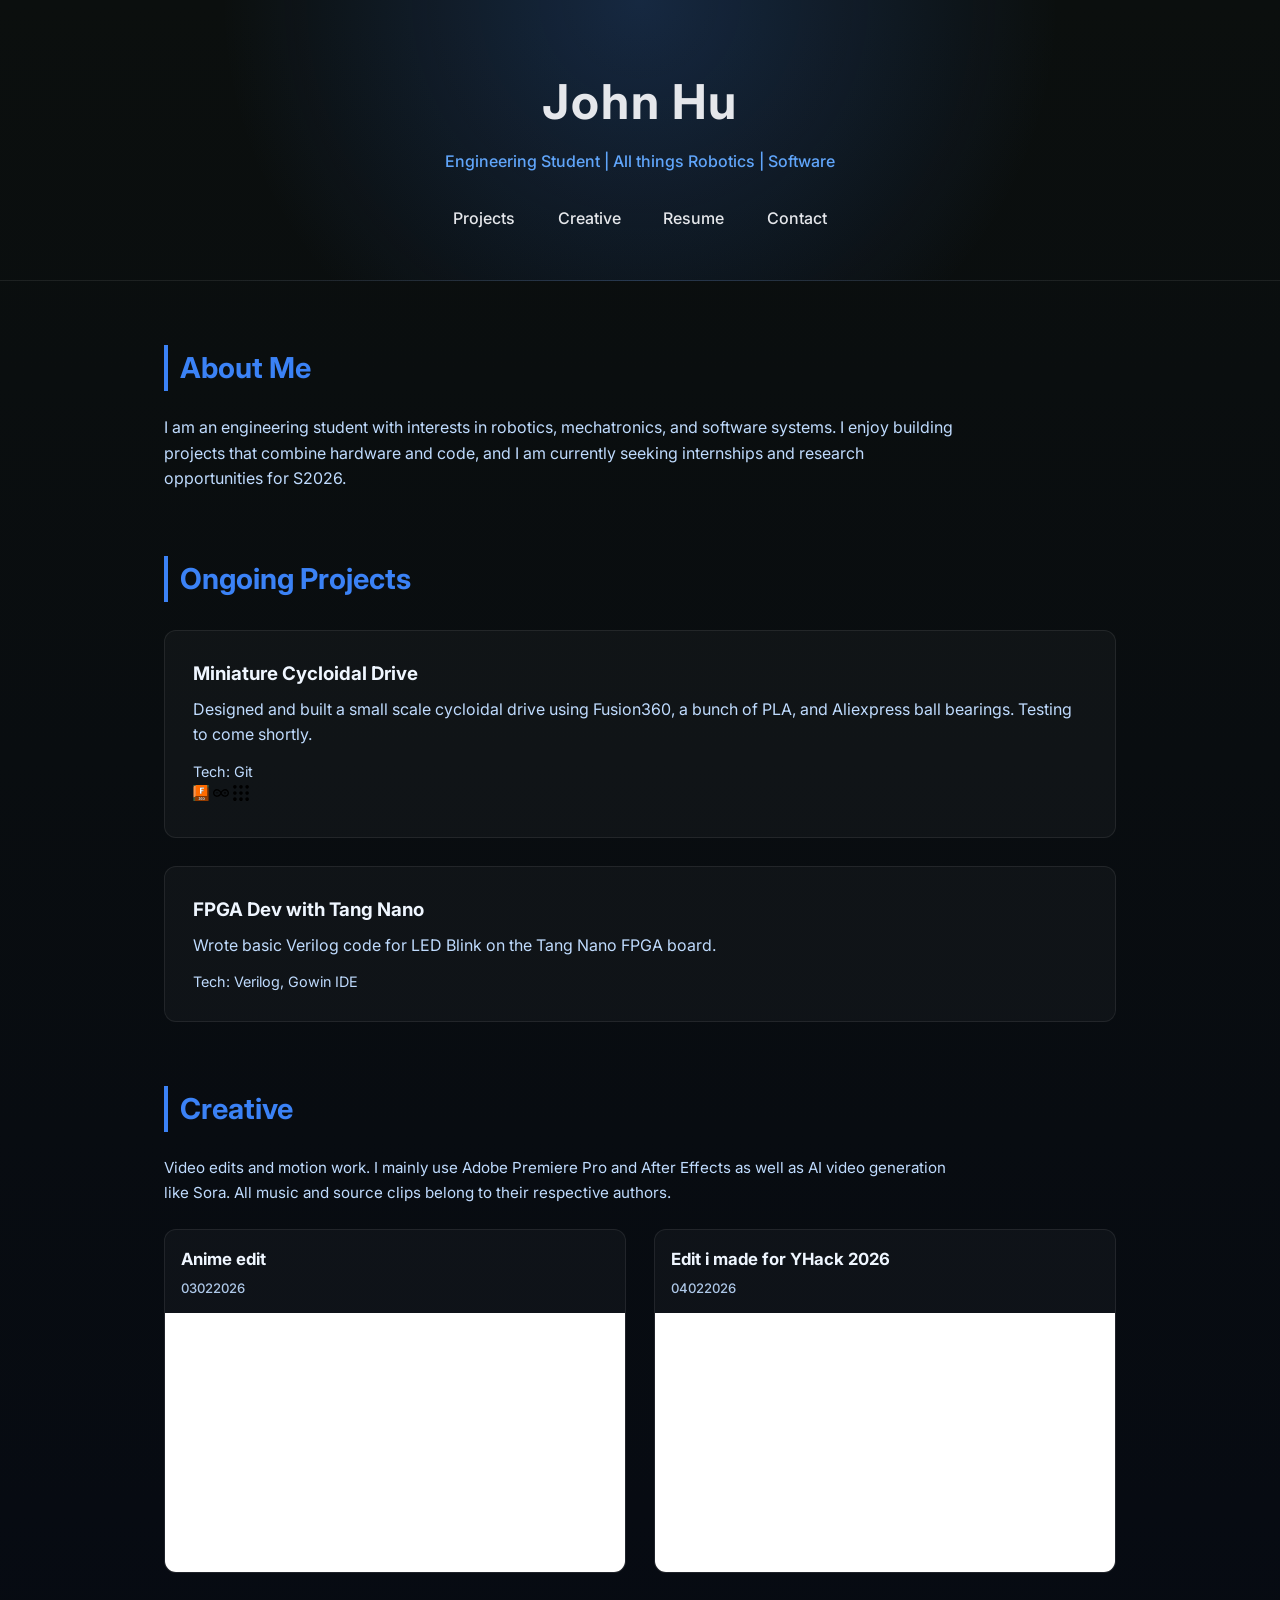
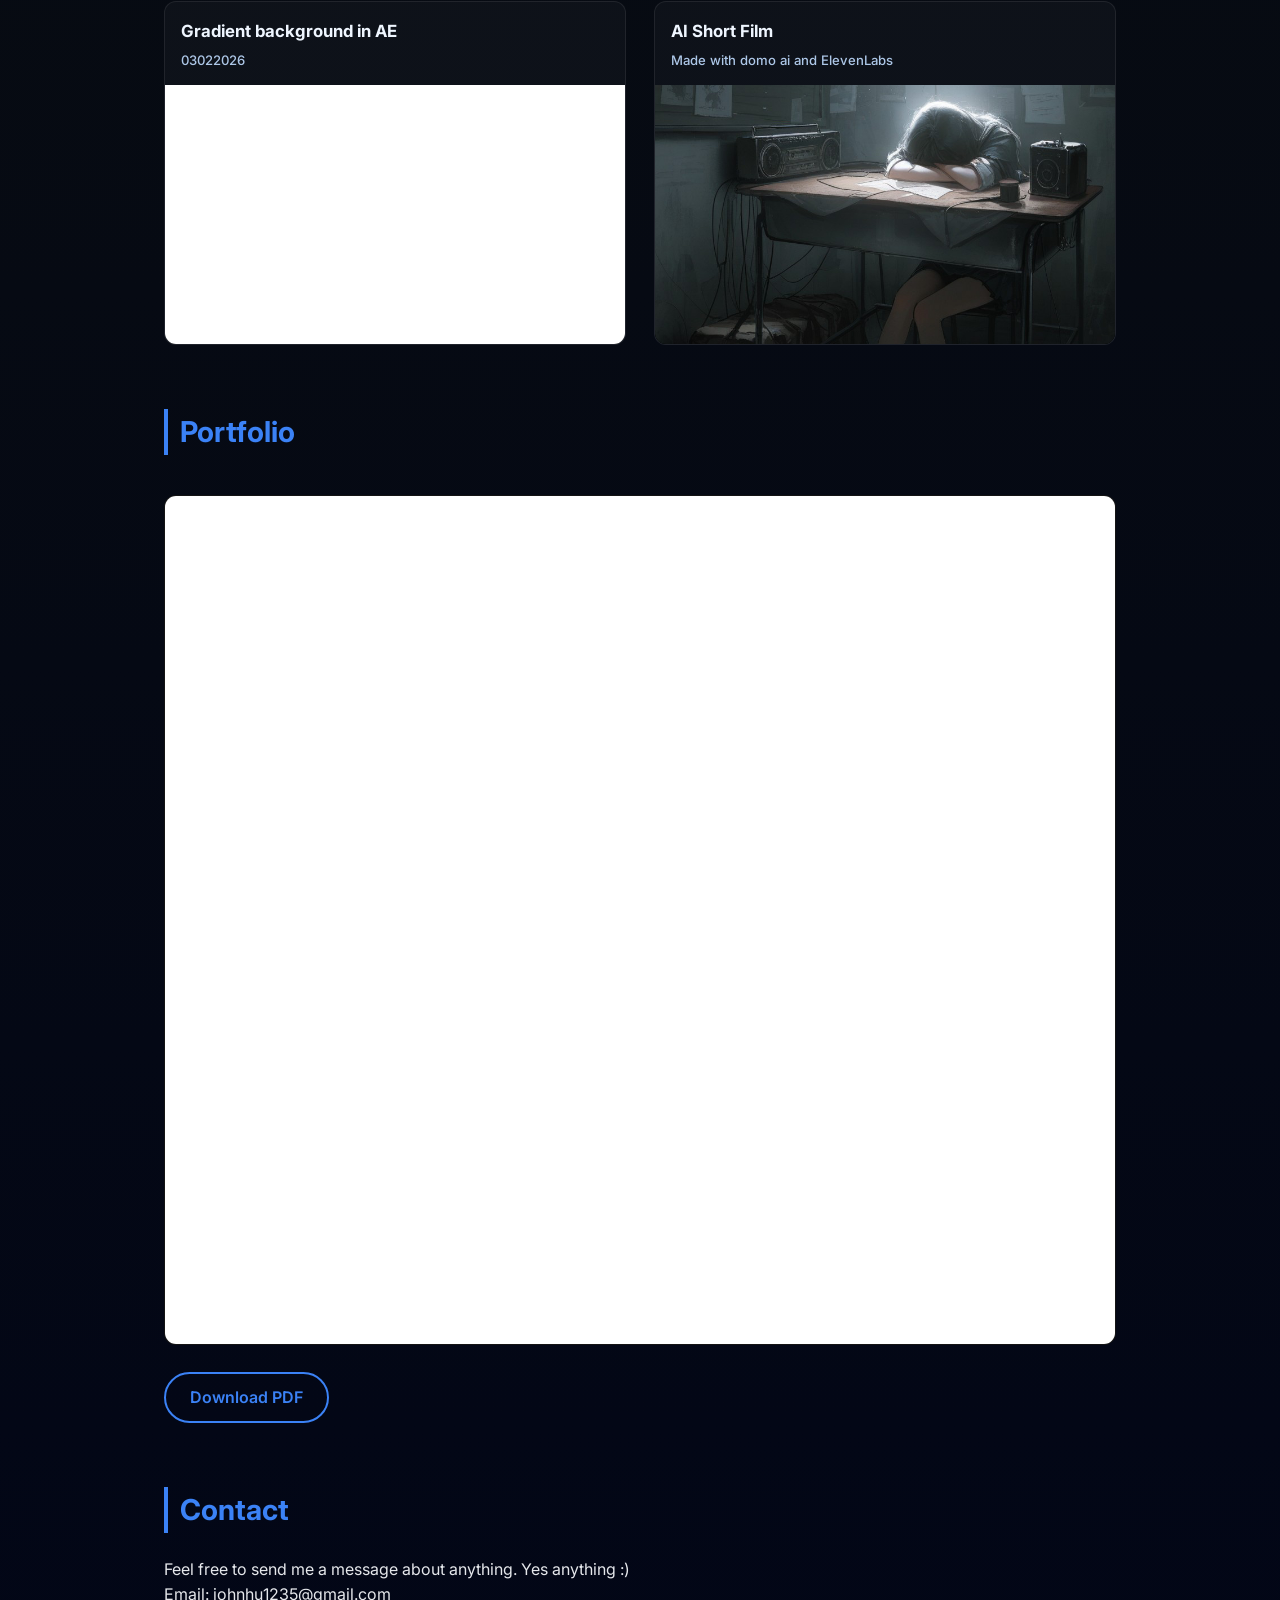
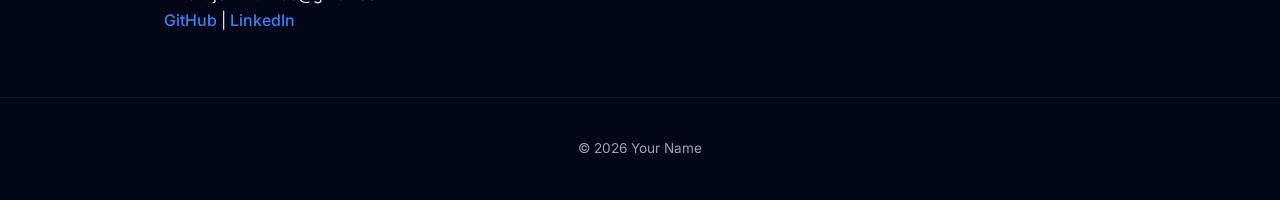
==== index.html @ 7100f5e7 "website edits for May" ====
<!DOCTYPE html>
<html lang="en">
<head>
  <meta charset="UTF-8" />
  <meta name="viewport" content="width=device-width, initial-scale=1.0" />
  <title>Your Name | Engineering Portfolio</title>
  <link rel="stylesheet" href="style.css" />
  <link rel="preconnect" href="https://fonts.googleapis.com">
  <link rel="preconnect" href="https://fonts.gstatic.com" crossorigin>
  <link
    href="https://fonts.googleapis.com/css2?family=Inter:wght@300;400;500;600;700&display=swap"
    rel="stylesheet"
    />
</head>
<body>

  <!-- Header -->
  <header class="header">
    <h1>John Hu</h1>
    <p class="subtitle">Engineering Student | All things Robotics | Software</p>

    <nav>
      <a href="#projects">Projects</a>
      <a href="#creative">Creative</a>
      <a href="#resume">Resume</a>
      <a href="#contact">Contact</a>
    </nav>
  </header>

  <!-- About -->
  <section class="section about">
    <h2>About Me</h2>
    <p>
      I am an engineering student with interests in robotics, mechatronics,
      and software systems. I enjoy building projects that combine hardware
      and code, and I am currently seeking internships and research opportunities for S2026.
    </p>
  </section>

  <!-- Projects -->
  <section class="section" id="projects">
    <h2>Ongoing Projects</h2>

    <!--<div class="project">
      <h3>Autonomous Robot Navigation</h3>
      <p>
        Built a differential-drive robot using ROS and Python that performs
        obstacle avoidance and mapping using LIDAR.
      </p>
      <p class="tech">Tech: ROS, Python, C++, Linux</p>
      <a href="https://github.com/yourusername/project" target="_blank">
        View on GitHub →
      </a>
    </div>-->
    

    <div class="project">
      <h3>Miniature Cycloidal Drive</h3>
      <p>
        Designed and built a small scale cycloidal drive using Fusion360,
        a bunch of PLA, and Aliexpress ball bearings. Testing to come shortly. 
      </p>
      <p class="tech">Tech: Git</p>
      <div class="tech-icons">
        <img src="assets/icons/fusion.svg" alt="Fusion" />
        <img src="assets/icons/arduino.svg" alt="Arduino" />
        <img src="assets/icons/ros.svg" alt="ROS" />
      </div>
      
    </div>
    <div class="project">
      <h3>FPGA Dev with Tang Nano</h3>
      <p>
        Wrote basic Verilog code for LED Blink on the Tang Nano FPGA board. 
      </p>
      <p class="tech">Tech: Verilog, Gowin IDE</p>
      <div class="tech-icons">
      </div>
      
    </div>

    
    
  </section>

  <!-- Creative: YouTube edits — replace VIDEO_ID with the id from your video URL (youtube.com/watch?v=VIDEO_ID) -->
  <section class="section" id="creative">
    <h2>Creative</h2>
    <p class="creative-intro">
      Video edits and motion work. I mainly use Adobe Premiere Pro and After Effects as well as AI video generation like Sora. 
      All music and source clips belong to their respective authors. 
    </p>

    <div class="video-grid">
      <article class="video-card">
        <h3>Anime edit</h3>
        <h4>03022026</h4>
        <div class="video-embed">
          <iframe
            src="https://youtu.be/LqYh7OZxWHU"
            title="Video edit — replace src with your YouTube embed URL"
            allow="accelerometer; autoplay; clipboard-write; encrypted-media; gyroscope; picture-in-picture; web-share"
            referrerpolicy="strict-origin-when-cross-origin"
            allowfullscreen
            loading="lazy"
          ></iframe>
        </div>
      </article>

      <article class="video-card">
        <h3>Edit i made for YHack 2026</h3>
        <h4>04022026</h4>
        <div class="video-embed">
          <iframe
            src="https://www.youtube.com/watch?v=ct_zdg39dPU"
            title="Video edit — replace src with your YouTube embed URL"
            allow="accelerometer; autoplay; clipboard-write; encrypted-media; gyroscope; picture-in-picture; web-share"
            referrerpolicy="strict-origin-when-cross-origin"
            allowfullscreen
            loading="lazy"
          ></iframe>
        </div>
      </article>

      <article class="video-card">
        <h3>Gradient background in AE</h3>
        <h4>03022026</h4>
        <div class="video-embed">
          <iframe
            src="https://youtu.be/riMKLcxLbdk"
            title="Video edit — replace src with your YouTube embed URL"
            allow="accelerometer; autoplay; clipboard-write; encrypted-media; gyroscope; picture-in-picture; web-share"
            referrerpolicy="strict-origin-when-cross-origin"
            allowfullscreen
            loading="lazy"
          ></iframe>
        </div>
      </article>

      <!-- Thumbnail-only card: swap src to your image (e.g. PNG/JPEG/WebP in assets/) -->
      <article class="video-card">
        <h3>AI Short Film</h3>
        <h4>Made with domo ai and ElevenLabs</h4>
        <div class="video-embed video-embed--thumb">
          <img
            src="assets\9afeb07f-6de4-4f7d-8ef8-84221bc414b0_edited.jpg"
            alt="Thumbnail preview for Gradient background in After Effects"
            width="1280"
            height="720"
            loading="lazy"
          />
        </div>
      </article>
    </div>
  </section>

  <!-- Resume -->
  <section class="section" id="resume">
    <h2>Portfolio</h2>

    <iframe
      src="https://drive.google.com/file/d/1Ui_gbgPGTG7PmlIRMP1iXweMcKte5qZS/preview"
      title="Resume"
      class="resume-frame"
    ></iframe>

    <a class="download-btn" href="https://drive.google.com/file/d/1Ui_gbgPGTG7PmlIRMP1iXweMcKte5qZS/preview" download>
      Download PDF
    </a>
  </section>

  <!-- Contact -->
  <section class="section contact" id="contact">
    <h2>Contact</h2>
    <p>Feel free to send me a message about anything. Yes anything :)</p>
    <p>Email: johnhu1235@gmail.com</p>
    <p>
      <a href="https://github.com/hujohn1" target="_blank">GitHub</a> |
      <a href="https://www.linkedin.com/in/johnhu2/" target="_blank">LinkedIn</a>
    </p>
  </section>

  <footer>
    © 2026 Your Name
  </footer>

</body>
</html>
---- style.css ----
:root {
  --bg-dark: #0b0f0e;
  --bg-deep: #020617;
  --accent: #3b82f6;
  --accent-bright: #60a5fa;
  --accent-soft: #2563eb;
  --text-light: #e5e7eb;
  --text-muted: #bfdbfe;
  --heading-tint: #eff6ff;
  --border: rgba(255, 255, 255, 0.08);
  --accent-glow: rgba(59, 130, 246, 0.15);
  --accent-glow-strong: rgba(59, 130, 246, 0.22);
}

.tech-icons img {
  width: 16px;
  height: 16px;
}

* {
  margin: 0;
  padding: 0;
  box-sizing: border-box;
  font-family: "Inter", system-ui, -apple-system, sans-serif;
}

html {
  color-scheme: dark;
}

body {
  background: linear-gradient(to bottom, var(--bg-dark), var(--bg-deep));
  color: var(--text-light);
  line-height: 1.6;
  min-height: 100vh;
}

/* Header */
.header {
  background: radial-gradient(
    circle at top,
    var(--accent-glow-strong),
    transparent 60%
  );
  text-align: center;
  padding: 4rem 1rem 3rem;
  border-bottom: 1px solid var(--border);
}

.header h1 {
  font-size: 3rem;
  letter-spacing: 0.04em;
}

.subtitle {
  margin-top: 0.5rem;
  color: var(--accent-bright);
  font-weight: 500;
}

nav {
  margin-top: 2rem;
}

nav a {
  color: var(--text-light);
  margin: 0 1.2rem;
  text-decoration: none;
  font-weight: 500;
  position: relative;
}

nav a::after {
  content: "";
  position: absolute;
  width: 0%;
  height: 2px;
  background: var(--accent);
  left: 0;
  bottom: -4px;
  transition: width 0.3s ease;
}

nav a:hover::after {
  width: 100%;
}

/* Sections */
.section {
  max-width: 1000px;
  margin: 4rem auto;
  padding: 0 1.5rem;
}

.section h2 {
  margin-bottom: 1.5rem;
  font-size: 1.8rem;
  color: var(--accent);
  border-left: 4px solid var(--accent);
  padding-left: 0.75rem;
}

/* About */
.about p {
  max-width: 800px;
  color: var(--text-muted);
}

/* Projects */
.project {
  background: rgba(255, 255, 255, 0.03);
  padding: 1.75rem;
  margin-top: 1.75rem;
  border-radius: 12px;
  border: 1px solid var(--border);
  transition: transform 0.25s ease, box-shadow 0.25s ease;
}

.project:hover {
  transform: translateY(-6px);
  box-shadow: 0 0 25px var(--accent-glow);
}

.project h3 {
  margin-bottom: 0.5rem;
  color: var(--heading-tint);
}

.project p {
  color: var(--text-muted);
}

.tech {
  font-size: 0.9rem;
  color: var(--accent-bright);
  margin-top: 0.75rem;
}

/* Creative / video embeds */
.creative-intro {
  max-width: 800px;
  color: var(--text-muted);
  margin-bottom: 1.5rem;
  font-size: 0.95rem;
}

.creative-intro code {
  font-size: 0.85em;
  color: var(--accent-bright);
  background: rgba(255, 255, 255, 0.06);
  padding: 0.15em 0.4em;
  border-radius: 4px;
}

.video-grid {
  display: grid;
  grid-template-columns: repeat(auto-fit, minmax(min(100%, 300px), 1fr));
  gap: 1.75rem;
}

.video-card {
  background: rgba(255, 255, 255, 0.03);
  border: 1px solid var(--border);
  border-radius: 12px;
  overflow: hidden;
  transition: transform 0.25s ease, box-shadow 0.25s ease;
}

.video-card:hover {
  transform: translateY(-4px);
  box-shadow: 0 0 25px var(--accent-glow);
}

.video-card h3 {
  padding: 1rem 1rem 0.35rem;
  font-size: 1.05rem;
  color: var(--heading-tint);
  margin: 0;
}

.video-card h4 {
  padding: 0 1rem 0.85rem;
  margin: 0;
  font-size: 0.82rem;
  font-weight: 500;
  color: var(--text-muted);
  opacity: 0.9;
}

.video-embed {
  position: relative;
  width: 100%;
  padding-bottom: 56.25%;
  height: 0;
  background: #000;
}

.video-embed iframe {
  position: absolute;
  inset: 0;
  width: 100%;
  height: 100%;
  border: 0;
}

/* Static thumbnail (same 16×9 slot as iframe) */
.video-embed--thumb img {
  position: absolute;
  inset: 0;
  width: 100%;
  height: 100%;
  object-fit: cover;
  display: block;
}

/* Resume */
.resume-frame {
  width: 100%;
  height: 850px;
  border: 1px solid var(--border);
  border-radius: 12px;
  margin-top: 1rem;
  background: #000;
}

.download-btn {
  display: inline-block;
  margin-top: 1.25rem;
  padding: 0.65rem 1.5rem;
  background: transparent;
  color: var(--accent);
  border: 2px solid var(--accent);
  border-radius: 999px;
  text-decoration: none;
  font-weight: 600;
  transition: background 0.25s ease, color 0.25s ease, box-shadow 0.25s ease;
}

.download-btn:hover {
  background: var(--accent);
  color: #0b1220;
  box-shadow: 0 0 20px var(--accent-glow);
}

/* Contact */
.contact a {
  color: var(--accent);
  text-decoration: none;
  font-weight: 500;
}

.contact a:hover {
  text-decoration: underline;
}

/* Footer */
footer {
  text-align: center;
  padding: 2.5rem;
  font-size: 0.85rem;
  color: #9ca3af;
  border-top: 1px solid var(--border);
}
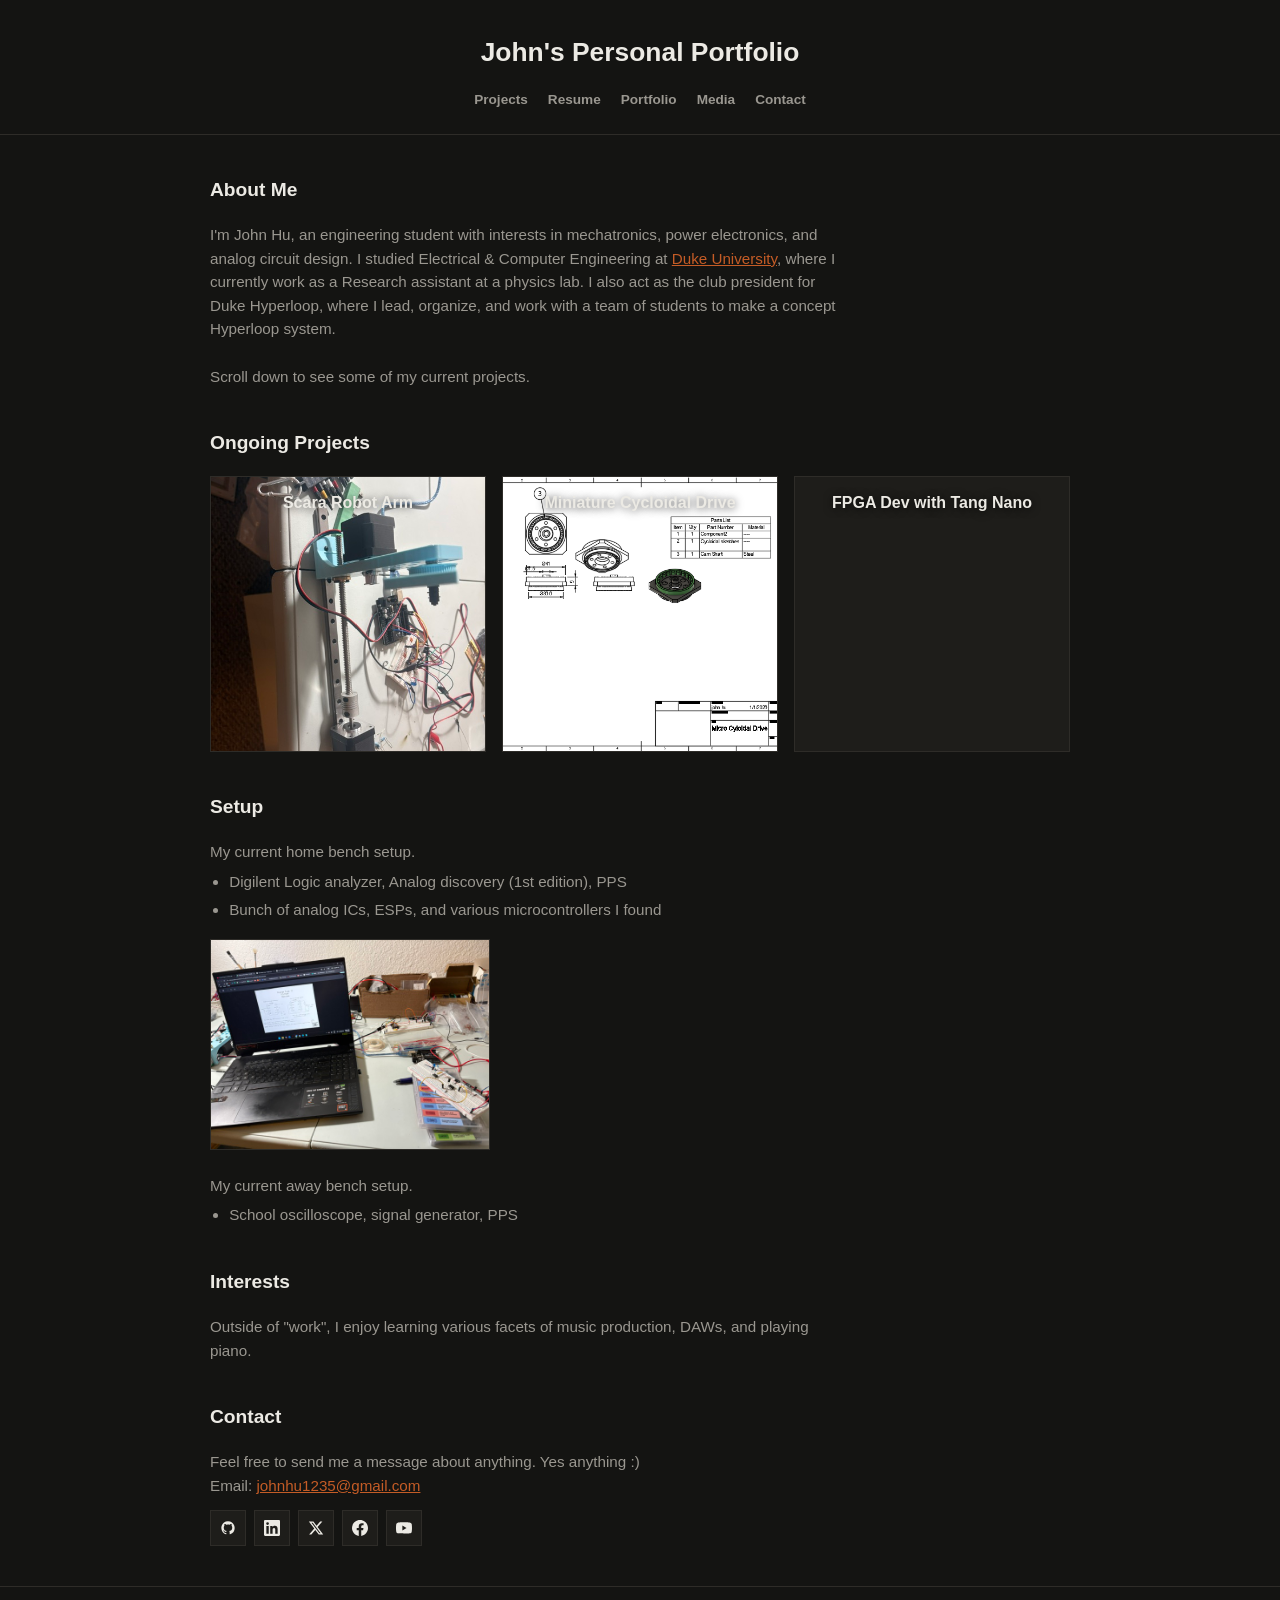
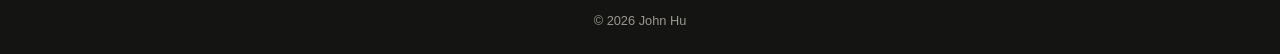
==== commit 892978c7: "revising website yet again" ====
--- a/index.html
+++ b/index.html
@@ -3,186 +3,133 @@
 <head>
   <meta charset="UTF-8" />
   <meta name="viewport" content="width=device-width, initial-scale=1.0" />
-  <title>Your Name | Engineering Portfolio</title>
+  <title>John's Personal Portfolio</title>
   <link rel="stylesheet" href="style.css" />
-  <link rel="preconnect" href="https://fonts.googleapis.com">
-  <link rel="preconnect" href="https://fonts.gstatic.com" crossorigin>
-  <link
-    href="https://fonts.googleapis.com/css2?family=Inter:wght@300;400;500;600;700&display=swap"
-    rel="stylesheet"
-    />
 </head>
 <body>
+  <div class="page">
+    <header class="header">
+      <h1><a href="index.html">John's Personal Portfolio</a></h1>
+      <nav>
+        <a href="index.html#projects">Projects</a>
+        <a href="resume.html">Resume</a>
+        <a href="portfolio.html">Portfolio</a>
+        <a href="media.html">Media</a>
+        <a href="index.html#contact">Contact</a>
+      </nav>
+    </header>
 
-  <!-- Header -->
-  <header class="header">
-    <h1>John Hu</h1>
-    <p class="subtitle">Engineering Student | All things Robotics | Software</p>
+    <main>
+      <section class="section about">
+        <h2>About Me</h2>
+        <p>
+          I'm John Hu, an engineering student with interests in mechatronics, power electronics, and analog circuit design. I studied Electrical &amp; Computer Engineering at <a href="https://www.duke.edu/" target="_blank" rel="noopener">Duke University</a>, where I currently work as a Research assistant at a physics lab.
+          I also act as the club president for Duke Hyperloop, where I lead, organize, and work with a team of students to make a concept Hyperloop system. 
+          <br><br>
+          Scroll down to see some of my current projects.
+        </p>
+      </section>
 
-    <nav>
-      <a href="#projects">Projects</a>
-      <a href="#creative">Creative</a>
-      <a href="#resume">Resume</a>
-      <a href="#contact">Contact</a>
-    </nav>
-  </header>
+      <section class="section" id="projects">
+        <h2>Ongoing Projects</h2>
 
-  <!-- About -->
-  <section class="section about">
-    <h2>About Me</h2>
-    <p>
-      I am an engineering student with interests in robotics, mechatronics,
-      and software systems. I enjoy building projects that combine hardware
-      and code, and I am currently seeking internships and research opportunities for S2026.
-    </p>
-  </section>
+        <div class="project-grid">
+          <a href="projects/scara-robot-arm.html" class="project-tile">
+            <img
+              class="project-tile__photo"
+              src="assets/photos/scaraarmv0.jpeg"
+              alt=""
+            />
+            <span class="project-tile__title">Scara Robot Arm</span>
+            <div class="project-tile__overlay">
+              <p class="project-tile__desc">
+                Designed and built a small scale SCARA robot arm with a 5:1 reduction.
+              </p>
+            </div>
+          </a>
 
-  <!-- Projects -->
-  <section class="section" id="projects">
-    <h2>Ongoing Projects</h2>
+          <a href="projects/cycloidal-drive.html" class="project-tile">
+            <img
+              class="project-tile__photo"
+              src="assets/photos/cycloidaldrivecad.png"
+              alt=""
+            />
+            <span class="project-tile__title">Miniature Cycloidal Drive</span>
+            <div class="project-tile__overlay">
+              <p class="project-tile__desc">
+                Designed and built a small scale cycloidal drive using Fusion360,
+                PLA, and Aliexpress ball bearings. Testing to come shortly.
+              </p>
+            </div>
+          </a>
 
-    <!--<div class="project">
-      <h3>Autonomous Robot Navigation</h3>
-      <p>
-        Built a differential-drive robot using ROS and Python that performs
-        obstacle avoidance and mapping using LIDAR.
-      </p>
-      <p class="tech">Tech: ROS, Python, C++, Linux</p>
-      <a href="https://github.com/yourusername/project" target="_blank">
-        View on GitHub →
-      </a>
-    </div>-->
-    
+          <a href="projects/fpga-tang-nano.html" class="project-tile">
+            <span class="project-tile__title">FPGA Dev with Tang Nano</span>
+            <div class="project-tile__overlay">
+              <p class="project-tile__desc">
+                Wrote basic Verilog code for LED blink on the Tang Nano FPGA board.
+              </p>
+            </div>
+          </a>
+        </div>
+      </section>
+      
+      <section class="section" id="setup">
+        <h2>Setup</h2>
+        <p>
+          My current home bench setup.
+        </p>
+        <ul>
+          <li>Digilent Logic analyzer, Analog discovery (1st edition), PPS</li>
+          <li>Bunch of analog ICs, ESPs, and various microcontrollers I found</li>
+        </ul>
+        <img
+          class="setup-photo"
+          src="assets/photos/homesetup.jpeg"
+          alt="Home bench setup"
+          width="360"
+          height="220"
+        />
+        <p>
+          My current away bench setup.
+        </p>
+        <ul>
+          <li>School oscilloscope, signal generator, PPS</li>
+        </ul>
+      </section>
 
-    <div class="project">
-      <h3>Miniature Cycloidal Drive</h3>
-      <p>
-        Designed and built a small scale cycloidal drive using Fusion360,
-        a bunch of PLA, and Aliexpress ball bearings. Testing to come shortly. 
-      </p>
-      <p class="tech">Tech: Git</p>
-      <div class="tech-icons">
-        <img src="assets/icons/fusion.svg" alt="Fusion" />
-        <img src="assets/icons/arduino.svg" alt="Arduino" />
-        <img src="assets/icons/ros.svg" alt="ROS" />
-      </div>
-      
-    </div>
-    <div class="project">
-      <h3>FPGA Dev with Tang Nano</h3>
-      <p>
-        Wrote basic Verilog code for LED Blink on the Tang Nano FPGA board. 
-      </p>
-      <p class="tech">Tech: Verilog, Gowin IDE</p>
-      <div class="tech-icons">
-      </div>
-      
-    </div>
+      <section class="section" id="interests">
+        <h2>Interests</h2>
+        <p>
+          Outside of "work", I enjoy learning various facets of music production, DAWs, and playing piano.
+        </p>
+      </section>
 
-    
-    
-  </section>
+      <section class="section contact" id="contact">
+        <h2>Contact</h2>
+        <p>Feel free to send me a message about anything. Yes anything :)</p>
+        <p>Email: <a href="mailto:johnhu1235@gmail.com">johnhu1235@gmail.com</a></p>
+        <div class="social-icons">
+          <a href="https://github.com/hujohn1" target="_blank" rel="noopener" aria-label="GitHub">
+            <svg viewBox="0 0 24 24" aria-hidden="true"><path d="M12 2C6.477 2 2 6.484 2 12.021c0 4.428 2.865 8.178 6.839 9.504.5.092.682-.217.682-.483 0-.237-.008-.868-.013-1.703-2.782.605-3.369-1.343-3.369-1.343-.454-1.158-1.11-1.466-1.11-1.466-.908-.62.069-.608.069-.608 1.003.07 1.531 1.032 1.531 1.032.892 1.53 2.341 1.088 2.91.832.092-.647.35-1.088.636-1.338-2.22-.253-4.555-1.113-4.555-4.951 0-1.093.39-1.988 1.029-2.688-.103-.253-.446-1.272.098-2.65 0 0 .84-.27 2.75 1.026A9.564 9.564 0 0112 6.844c.85.004 1.705.115 2.504.337 1.909-1.296 2.747-1.027 2.747-1.027.546 1.379.202 2.398.1 2.651.64.7 1.028 1.595 1.028 2.688 0 3.848-2.339 4.695-4.566 4.943.359.309.678.92.678 1.855 0 1.338-.012 2.419-.012 2.747 0 .268.18.58.688.482A10.019 10.019 0 0022 12.021C22 6.484 17.522 2 12 2z"/></svg>
+          </a>
+          <a href="https://www.linkedin.com/in/johnhu2/" target="_blank" rel="noopener" aria-label="LinkedIn">
+            <svg viewBox="0 0 24 24" aria-hidden="true"><path d="M20.447 20.452h-3.554v-5.569c0-1.328-.027-3.037-1.852-3.037-1.853 0-2.136 1.445-2.136 2.939v5.667H9.351V9h3.414v1.561h.046c.477-.9 1.637-1.85 3.37-1.85 3.601 0 4.267 2.37 4.267 5.455v6.286zM5.337 7.433a2.062 2.062 0 01-2.063-2.065 2.064 2.064 0 114.126 0 2.063 2.063 0 01-2.063 2.065zm1.782 13.019H3.555V9h3.564v11.452zM22.225 0H1.771C.792 0 0 .774 0 1.729v20.542C0 23.227.792 24 1.771 24h20.451C23.2 24 24 23.227 24 22.271V1.729C24 .774 23.2 0 22.222 0h.003z"/></svg>
+          </a>
+          <a href="https://x.com/JohnHu314686" target="_blank" rel="noopener" aria-label="X">
+            <svg viewBox="0 0 24 24" aria-hidden="true"><path d="M18.244 2.25h3.308l-7.227 8.26 8.502 11.24H16.17l-5.214-6.817L4.99 21.75H1.68l7.73-8.835L1.254 2.25H8.08l4.713 6.231zm-1.161 17.52h1.833L7.084 4.126H5.117z"/></svg>
+          </a>
+          <a href="https://www.facebook.com/profile.php?id=61556560500697" target="_blank" rel="noopener" aria-label="Facebook">
+            <svg viewBox="0 0 24 24" aria-hidden="true"><path d="M24 12.073c0-6.627-5.373-12-12-12s-12 5.373-12 12c0 5.99 4.388 10.954 10.125 11.854v-8.385H7.078v-3.47h3.047V9.43c0-3.007 1.792-4.669 4.533-4.669 1.312 0 2.686.235 2.686.235v2.953H15.83c-1.491 0-1.956.925-1.956 1.874v2.25h3.328l-.532 3.47h-2.796v8.385C19.612 23.027 24 18.062 24 12.073z"/></svg>
+          </a>
+          <a href="https://www.youtube.com/@hujohn1" target="_blank" rel="noopener" aria-label="YouTube">
+            <svg viewBox="0 0 24 24" aria-hidden="true"><path d="M23.498 6.186a3.016 3.016 0 00-2.122-2.136C19.505 3.546 12 3.546 12 3.546s-7.505 0-9.377.504A3.017 3.017 0 00.502 6.186C0 8.07 0 12 0 12s0 3.93.502 5.814a3.016 3.016 0 002.122 2.136c1.871.504 9.376.504 9.376.504s7.505 0 9.377-.504a3.015 3.015 0 002.122-2.136C24 15.93 24 12 24 12s0-3.93-.502-5.814zM9.545 15.568V8.432L15.818 12l-6.273 3.568z"/></svg>
+          </a>
+        </div>
+      </section>
+    </main>
 
-  <!-- Creative: YouTube edits — replace VIDEO_ID with the id from your video URL (youtube.com/watch?v=VIDEO_ID) -->
-  <section class="section" id="creative">
-    <h2>Creative</h2>
-    <p class="creative-intro">
-      Video edits and motion work. I mainly use Adobe Premiere Pro and After Effects as well as AI video generation like Sora. 
-      All music and source clips belong to their respective authors. 
-    </p>
-
-    <div class="video-grid">
-      <article class="video-card">
-        <h3>Anime edit</h3>
-        <h4>03022026</h4>
-        <div class="video-embed">
-          <iframe
-            src="https://youtu.be/LqYh7OZxWHU"
-            title="Video edit — replace src with your YouTube embed URL"
-            allow="accelerometer; autoplay; clipboard-write; encrypted-media; gyroscope; picture-in-picture; web-share"
-            referrerpolicy="strict-origin-when-cross-origin"
-            allowfullscreen
-            loading="lazy"
-          ></iframe>
-        </div>
-      </article>
-
-      <article class="video-card">
-        <h3>Edit i made for YHack 2026</h3>
-        <h4>04022026</h4>
-        <div class="video-embed">
-          <iframe
-            src="https://www.youtube.com/watch?v=ct_zdg39dPU"
-            title="Video edit — replace src with your YouTube embed URL"
-            allow="accelerometer; autoplay; clipboard-write; encrypted-media; gyroscope; picture-in-picture; web-share"
-            referrerpolicy="strict-origin-when-cross-origin"
-            allowfullscreen
-            loading="lazy"
-          ></iframe>
-        </div>
-      </article>
-
-      <article class="video-card">
-        <h3>Gradient background in AE</h3>
-        <h4>03022026</h4>
-        <div class="video-embed">
-          <iframe
-            src="https://youtu.be/riMKLcxLbdk"
-            title="Video edit — replace src with your YouTube embed URL"
-            allow="accelerometer; autoplay; clipboard-write; encrypted-media; gyroscope; picture-in-picture; web-share"
-            referrerpolicy="strict-origin-when-cross-origin"
-            allowfullscreen
-            loading="lazy"
-          ></iframe>
-        </div>
-      </article>
-
-      <!-- Thumbnail-only card: swap src to your image (e.g. PNG/JPEG/WebP in assets/) -->
-      <article class="video-card">
-        <h3>AI Short Film</h3>
-        <h4>Made with domo ai and ElevenLabs</h4>
-        <div class="video-embed video-embed--thumb">
-          <img
-            src="assets\9afeb07f-6de4-4f7d-8ef8-84221bc414b0_edited.jpg"
-            alt="Thumbnail preview for Gradient background in After Effects"
-            width="1280"
-            height="720"
-            loading="lazy"
-          />
-        </div>
-      </article>
-    </div>
-  </section>
-
-  <!-- Resume -->
-  <section class="section" id="resume">
-    <h2>Portfolio</h2>
-
-    <iframe
-      src="https://drive.google.com/file/d/1Ui_gbgPGTG7PmlIRMP1iXweMcKte5qZS/preview"
-      title="Resume"
-      class="resume-frame"
-    ></iframe>
-
-    <a class="download-btn" href="https://drive.google.com/file/d/1Ui_gbgPGTG7PmlIRMP1iXweMcKte5qZS/preview" download>
-      Download PDF
-    </a>
-  </section>
-
-  <!-- Contact -->
-  <section class="section contact" id="contact">
-    <h2>Contact</h2>
-    <p>Feel free to send me a message about anything. Yes anything :)</p>
-    <p>Email: johnhu1235@gmail.com</p>
-    <p>
-      <a href="https://github.com/hujohn1" target="_blank">GitHub</a> |
-      <a href="https://www.linkedin.com/in/johnhu2/" target="_blank">LinkedIn</a>
-    </p>
-  </section>
-
-  <footer>
-    © 2026 Your Name
-  </footer>
-
+    <footer>© 2026 John Hu</footer>
+  </div>
 </body>
 </html>
--- a/style.css
+++ b/style.css
@@ -1,27 +1,17 @@
 :root {
-  --bg-dark: #0b0f0e;
-  --bg-deep: #020617;
-  --accent: #3b82f6;
-  --accent-bright: #60a5fa;
-  --accent-soft: #2563eb;
-  --text-light: #e5e7eb;
-  --text-muted: #bfdbfe;
-  --heading-tint: #eff6ff;
-  --border: rgba(255, 255, 255, 0.08);
-  --accent-glow: rgba(59, 130, 246, 0.15);
-  --accent-glow-strong: rgba(59, 130, 246, 0.22);
-}
-
-.tech-icons img {
-  width: 16px;
-  height: 16px;
+  --bg: #141412;
+  --bg-raised: #1e1d1a;
+  --text: #eceae4;
+  --text-dim: #9a9790;
+  --accent: #c45c26;
+  --accent-dim: #a34a1d;
+  --border: #2e2c28;
 }
 
 * {
   margin: 0;
   padding: 0;
   box-sizing: border-box;
-  font-family: "Inter", system-ui, -apple-system, sans-serif;
 }
 
 html {
@@ -29,235 +19,394 @@
 }
 
 body {
-  background: linear-gradient(to bottom, var(--bg-dark), var(--bg-deep));
-  color: var(--text-light);
-  line-height: 1.6;
+  font-family: Arial, Helvetica, sans-serif;
+  background: var(--bg);
+  color: var(--text);
+  line-height: 1.55;
   min-height: 100vh;
 }
 
-/* Header */
+.page {
+  min-height: 100vh;
+  display: flex;
+  flex-direction: column;
+}
+
 .header {
-  background: radial-gradient(
-    circle at top,
-    var(--accent-glow-strong),
-    transparent 60%
-  );
   text-align: center;
-  padding: 4rem 1rem 3rem;
+  padding: 2rem 1.25rem 1.5rem;
   border-bottom: 1px solid var(--border);
+  background: var(--bg);
 }
 
 .header h1 {
-  font-size: 3rem;
-  letter-spacing: 0.04em;
-}
-
-.subtitle {
-  margin-top: 0.5rem;
-  color: var(--accent-bright);
-  font-weight: 500;
+  font-size: 1.65rem;
+  font-weight: 700;
+}
+
+.header h1 a {
+  color: inherit;
+  text-decoration: none;
+}
+
+.header h1 a:hover {
+  color: var(--accent);
 }
 
 nav {
-  margin-top: 2rem;
+  margin-top: 1rem;
+  display: flex;
+  flex-wrap: wrap;
+  justify-content: center;
+  gap: 0.35rem 1.25rem;
 }
 
 nav a {
-  color: var(--text-light);
-  margin: 0 1.2rem;
+  color: var(--text-dim);
   text-decoration: none;
-  font-weight: 500;
+  font-size: 0.85rem;
+  font-weight: 700;
+}
+
+nav a:hover,
+nav a.is-active {
+  color: var(--accent);
+}
+
+.section {
+  max-width: 900px;
+  margin: 2.5rem auto;
+  padding: 0 1.25rem;
+  width: 100%;
+}
+
+.section h2 {
+  margin-bottom: 1.15rem;
+  font-size: 1.2rem;
+  font-weight: 700;
+}
+
+.section p,
+.doc-lead {
+  max-width: 640px;
+  color: var(--text-dim);
+  font-size: 0.95rem;
+}
+
+.section ul {
+  max-width: 640px;
+  margin: 0.4rem 0 1.1rem 1.2rem;
+  color: var(--text-dim);
+  font-size: 0.95rem;
+}
+
+.section li {
+  margin-bottom: 0.25rem;
+}
+
+.setup-photo {
+  display: block;
+  max-width: 280px;
+  width: 100%;
+  height: auto;
+  margin: 0.75rem 0 1.5rem;
+  border: 1px solid var(--border);
+}
+
+.media-grid {
+  display: grid;
+  grid-template-columns: repeat(auto-fill, minmax(220px, 1fr));
+  gap: 1rem;
+  margin-top: 1.25rem;
+}
+
+.media-grid figure {
+  margin: 0;
+  border: 1px solid var(--border);
+  background: var(--bg-raised);
+}
+
+.media-grid img {
+  display: block;
+  width: 100%;
+  height: 180px;
+  object-fit: cover;
+}
+
+.media-grid figcaption {
+  padding: 0.5rem 0.65rem;
+  font-size: 0.8rem;
+  color: var(--text-dim);
+}
+
+.about a {
+  color: var(--accent);
+}
+
+.doc-lead code {
+  font-family: Consolas, "Courier New", monospace;
+  font-size: 0.85em;
+  color: var(--text);
+  background: var(--bg-raised);
+  padding: 0.1em 0.35em;
+}
+
+.project-grid {
+  display: grid;
+  grid-template-columns: repeat(auto-fill, minmax(220px, 1fr));
+  gap: 1rem;
+}
+
+.project-tile {
   position: relative;
-}
-
-nav a::after {
-  content: "";
-  position: absolute;
-  width: 0%;
-  height: 2px;
-  background: var(--accent);
-  left: 0;
-  bottom: -4px;
-  transition: width 0.3s ease;
-}
-
-nav a:hover::after {
-  width: 100%;
-}
-
-/* Sections */
-.section {
-  max-width: 1000px;
-  margin: 4rem auto;
-  padding: 0 1.5rem;
-}
-
-.section h2 {
-  margin-bottom: 1.5rem;
-  font-size: 1.8rem;
-  color: var(--accent);
-  border-left: 4px solid var(--accent);
-  padding-left: 0.75rem;
-}
-
-/* About */
-.about p {
-  max-width: 800px;
-  color: var(--text-muted);
-}
-
-/* Projects */
-.project {
-  background: rgba(255, 255, 255, 0.03);
-  padding: 1.75rem;
-  margin-top: 1.75rem;
-  border-radius: 12px;
+  display: flex;
+  align-items: flex-start;
+  justify-content: center;
+  aspect-ratio: 1;
+  background: var(--bg-raised);
   border: 1px solid var(--border);
-  transition: transform 0.25s ease, box-shadow 0.25s ease;
-}
-
-.project:hover {
-  transform: translateY(-6px);
-  box-shadow: 0 0 25px var(--accent-glow);
-}
-
-.project h3 {
-  margin-bottom: 0.5rem;
-  color: var(--heading-tint);
-}
-
-.project p {
-  color: var(--text-muted);
-}
-
-.tech {
-  font-size: 0.9rem;
-  color: var(--accent-bright);
-  margin-top: 0.75rem;
-}
-
-/* Creative / video embeds */
-.creative-intro {
-  max-width: 800px;
-  color: var(--text-muted);
-  margin-bottom: 1.5rem;
-  font-size: 0.95rem;
-}
-
-.creative-intro code {
-  font-size: 0.85em;
-  color: var(--accent-bright);
-  background: rgba(255, 255, 255, 0.06);
-  padding: 0.15em 0.4em;
-  border-radius: 4px;
-}
-
-.video-grid {
-  display: grid;
-  grid-template-columns: repeat(auto-fit, minmax(min(100%, 300px), 1fr));
-  gap: 1.75rem;
-}
-
-.video-card {
-  background: rgba(255, 255, 255, 0.03);
-  border: 1px solid var(--border);
-  border-radius: 12px;
+  text-decoration: none;
+  color: var(--text);
   overflow: hidden;
-  transition: transform 0.25s ease, box-shadow 0.25s ease;
-}
-
-.video-card:hover {
-  transform: translateY(-4px);
-  box-shadow: 0 0 25px var(--accent-glow);
-}
-
-.video-card h3 {
-  padding: 1rem 1rem 0.35rem;
-  font-size: 1.05rem;
-  color: var(--heading-tint);
-  margin: 0;
-}
-
-.video-card h4 {
-  padding: 0 1rem 0.85rem;
-  margin: 0;
-  font-size: 0.82rem;
-  font-weight: 500;
-  color: var(--text-muted);
-  opacity: 0.9;
-}
-
-.video-embed {
-  position: relative;
-  width: 100%;
-  padding-bottom: 56.25%;
-  height: 0;
-  background: #000;
-}
-
-.video-embed iframe {
+  padding: 1rem;
+}
+
+.project-tile__photo {
   position: absolute;
   inset: 0;
   width: 100%;
   height: 100%;
-  border: 0;
-}
-
-/* Static thumbnail (same 16×9 slot as iframe) */
-.video-embed--thumb img {
+  object-fit: cover;
+  z-index: 0;
+}
+
+.project-tile__title {
+  position: relative;
+  z-index: 1;
+  width: 100%;
+  font-size: 1rem;
+  font-weight: 700;
+  text-align: center;
+  line-height: 1.3;
+  text-shadow: 0 1px 8px rgba(0, 0, 0, 0.7);
+}
+
+.project-tile__overlay {
   position: absolute;
   inset: 0;
-  width: 100%;
-  height: 100%;
-  object-fit: cover;
-  display: block;
-}
-
-/* Resume */
-.resume-frame {
+  z-index: 2;
+  display: flex;
+  align-items: center;
+  justify-content: center;
+  padding: 1rem;
+  background: rgba(20, 20, 18, 0.92);
+  opacity: 0;
+}
+
+.project-tile__desc {
+  color: #fff;
+  font-size: 0.88rem;
+  text-align: center;
+  line-height: 1.45;
+}
+
+.project-tile:hover .project-tile__overlay,
+.project-tile:focus-visible .project-tile__overlay {
+  opacity: 1;
+}
+
+.project-tile:hover .project-tile__title,
+.project-tile:focus-visible .project-tile__title {
+  opacity: 0;
+}
+
+.doc-page .section {
+  margin-top: 2rem;
+}
+
+.pdf-placeholder {
+  display: flex;
+  flex-direction: column;
+  align-items: center;
+  justify-content: center;
+  gap: 0.5rem;
+  min-height: 420px;
+  margin-top: 1rem;
+  border: 1px dashed var(--border);
+  background: var(--bg-raised);
+  color: var(--text-dim);
+}
+
+.pdf-placeholder p {
+  font-size: 1.05rem;
+  font-weight: 700;
+  color: var(--text);
+}
+
+.pdf-placeholder span {
+  font-family: Consolas, "Courier New", monospace;
+  font-size: 0.75rem;
+}
+
+.doc-frame {
   width: 100%;
   height: 850px;
   border: 1px solid var(--border);
-  border-radius: 12px;
   margin-top: 1rem;
   background: #000;
 }
 
 .download-btn {
   display: inline-block;
-  margin-top: 1.25rem;
-  padding: 0.65rem 1.5rem;
-  background: transparent;
-  color: var(--accent);
-  border: 2px solid var(--accent);
-  border-radius: 999px;
+  margin-top: 1rem;
+  padding: 0.5rem 1.1rem;
+  background: var(--accent);
+  color: #fff;
+  border: none;
   text-decoration: none;
-  font-weight: 600;
-  transition: background 0.25s ease, color 0.25s ease, box-shadow 0.25s ease;
+  font-size: 0.85rem;
+  font-weight: 700;
 }
 
 .download-btn:hover {
-  background: var(--accent);
-  color: #0b1220;
-  box-shadow: 0 0 20px var(--accent-glow);
-}
-
-/* Contact */
+  background: var(--accent-dim);
+}
+
 .contact a {
   color: var(--accent);
+}
+
+.social-icons {
+  display: flex;
+  flex-wrap: wrap;
+  gap: 0.5rem;
+  margin-top: 0.75rem;
+}
+
+.social-icons a {
+  display: flex;
+  align-items: center;
+  justify-content: center;
+  width: 36px;
+  height: 36px;
+  border: 1px solid var(--border);
+  background: var(--bg-raised);
+}
+
+.social-icons a:hover {
+  border-color: var(--accent);
+}
+
+.social-icons svg {
+  width: 16px;
+  height: 16px;
+  fill: var(--text);
+}
+
+footer {
+  margin-top: auto;
+  text-align: center;
+  padding: 1.5rem;
+  font-size: 0.8rem;
+  color: var(--text-dim);
+  border-top: 1px solid var(--border);
+}
+
+.project-header {
+  max-width: 720px;
+  margin: 0 auto;
+  padding: 2.5rem 1.25rem 1.5rem;
+  border-bottom: 1px solid var(--border);
+}
+
+.back-link {
+  display: inline-block;
+  margin-bottom: 1.25rem;
+  font-size: 0.85rem;
+  color: var(--accent);
   text-decoration: none;
-  font-weight: 500;
-}
-
-.contact a:hover {
+}
+
+.back-link:hover {
   text-decoration: underline;
 }
 
-/* Footer */
-footer {
-  text-align: center;
-  padding: 2.5rem;
-  font-size: 0.85rem;
-  color: #9ca3af;
-  border-top: 1px solid var(--border);
-}
+.project-meta {
+  font-family: Consolas, "Courier New", monospace;
+  font-size: 0.7rem;
+  letter-spacing: 0.08em;
+  text-transform: uppercase;
+  color: var(--text-dim);
+  margin-bottom: 0.4rem;
+}
+
+.project-header h1 {
+  font-size: 1.75rem;
+  font-weight: 700;
+}
+
+.project-body {
+  max-width: 720px;
+  margin: 0 auto;
+  padding: 1.75rem 1.25rem 3.5rem;
+}
+
+.project-section {
+  margin-bottom: 2rem;
+}
+
+.project-section h2 {
+  font-size: 1rem;
+  font-weight: 700;
+  margin-bottom: 0.6rem;
+}
+
+.project-section p {
+  color: var(--text-dim);
+  font-size: 0.95rem;
+  max-width: 60ch;
+}
+
+.project-list {
+  margin-left: 1.25rem;
+  color: var(--text-dim);
+  font-size: 0.95rem;
+}
+
+.project-list li {
+  margin-bottom: 0.35rem;
+}
+
+.tech-icons {
+  display: flex;
+  gap: 0.5rem;
+  margin-top: 0.6rem;
+}
+
+.tech-icons img {
+  width: 18px;
+  height: 18px;
+  opacity: 0.8;
+}
+
+.tech {
+  font-family: Consolas, "Courier New", monospace;
+  font-size: 0.75rem;
+  color: var(--accent);
+  margin-top: 0.5rem;
+}
+
+.etch-icon {
+  filter: brightness(0) invert(1);
+}
+
+@media (max-width: 500px) {
+  .project-grid {
+    grid-template-columns: 1fr;
+  }
+
+  .doc-frame,
+  .pdf-placeholder {
+    min-height: 320px;
+  }
+}
